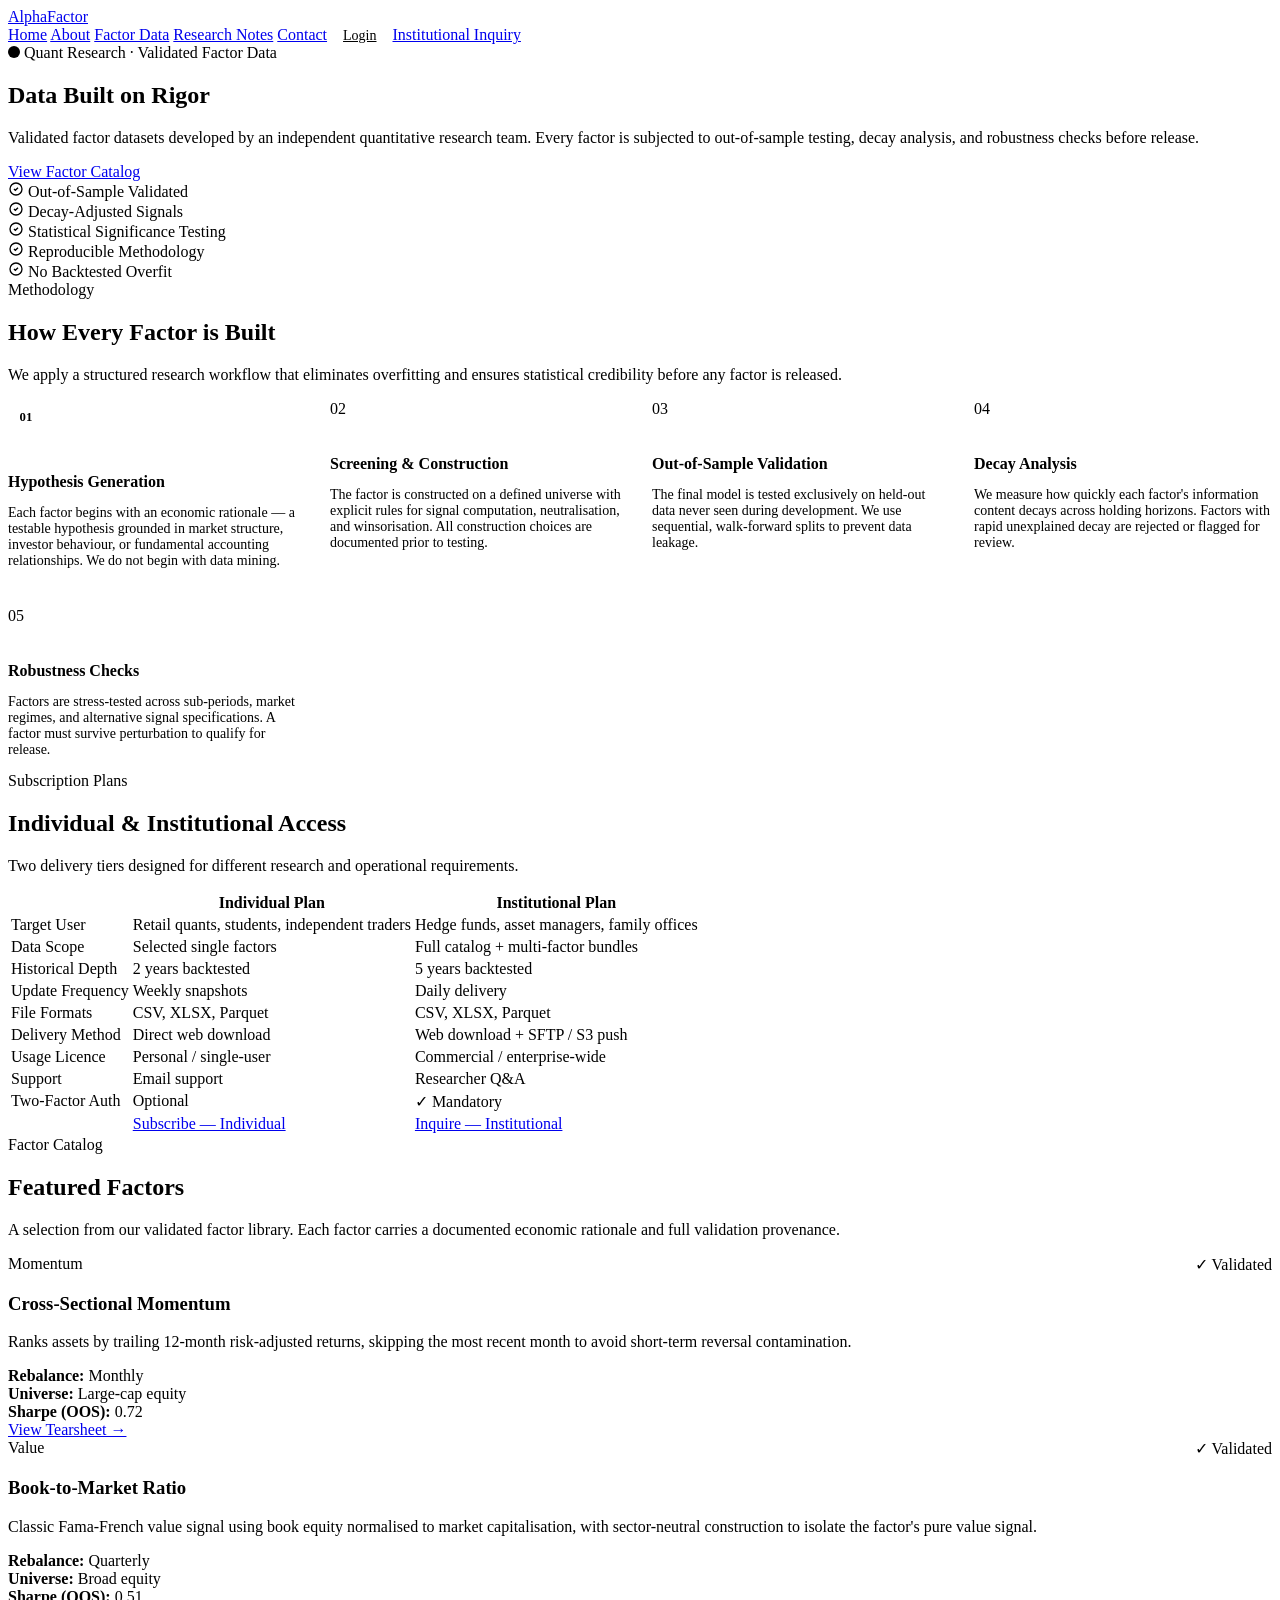
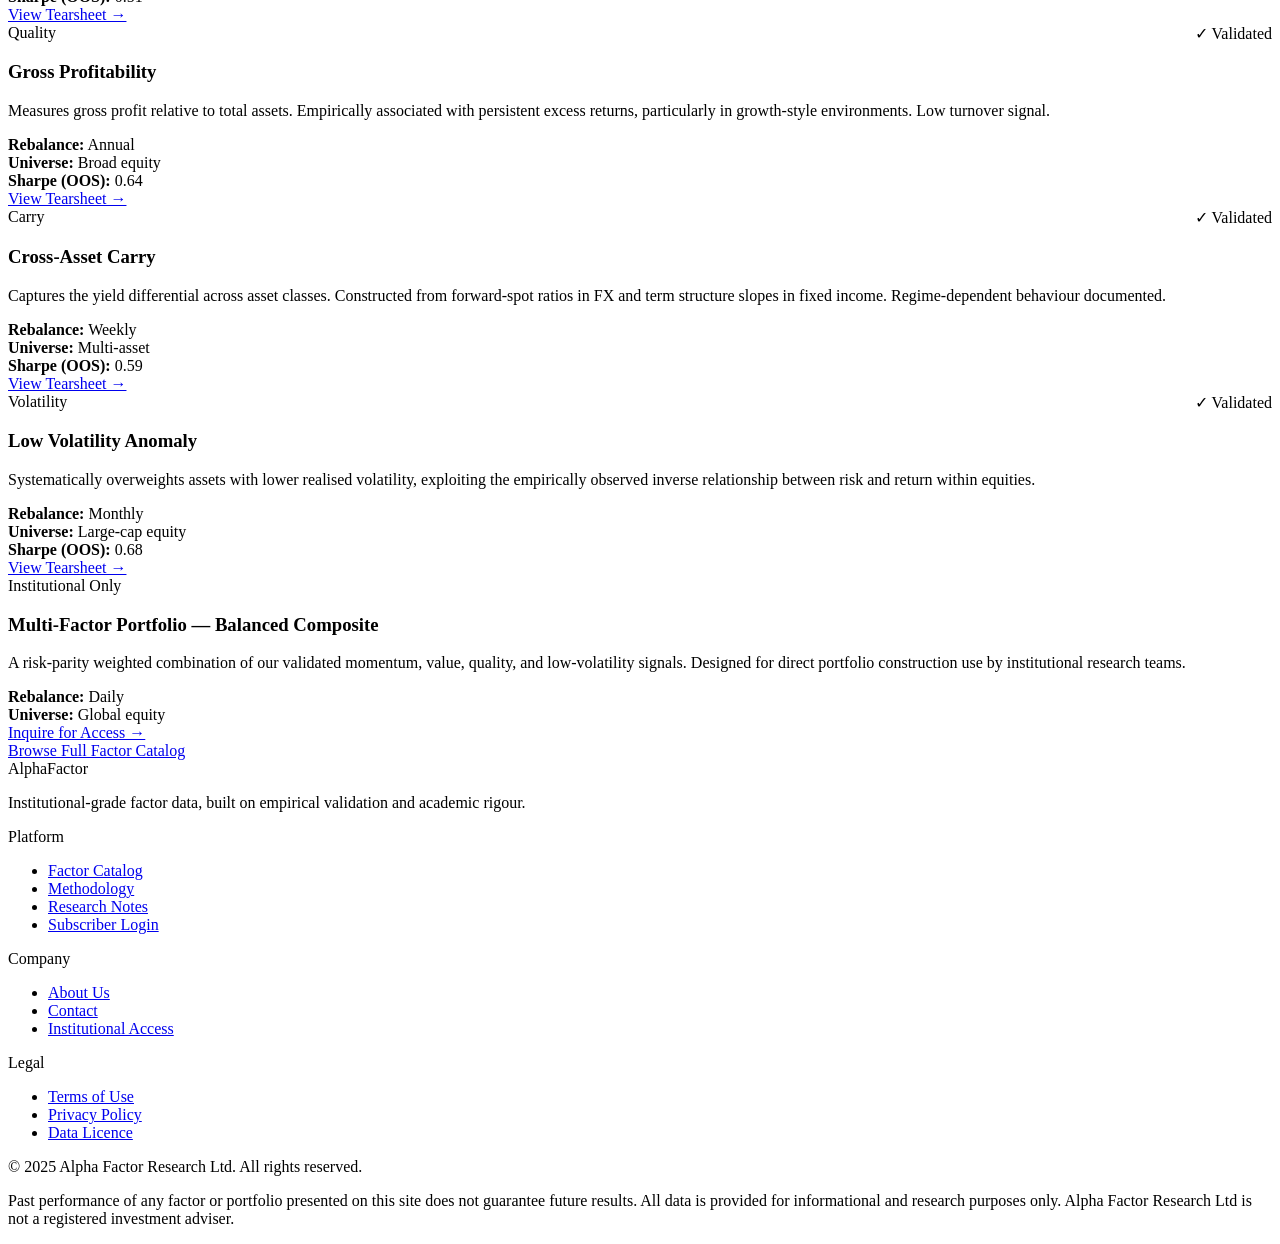
==== index.html @ 0dee440f "Add files via upload" ====
<!DOCTYPE html>
<html lang="en">
<head>
  <meta charset="UTF-8" />
  <meta name="viewport" content="width=device-width, initial-scale=1.0" />
  <title>Alpha Factor — Data Built on Rigor</title>
  <link rel="stylesheet" href="css/main.css" />
</head>
<body>

<!-- Navigation -->
<nav class="nav">
  <div class="container nav-inner">
    <a href="index.html" class="nav-logo">Alpha<span>Factor</span></a>
    <div class="nav-links">
      <a href="index.html" class="active">Home</a>
      <a href="pages/about.html">About</a>
      <a href="pages/catalog.html">Factor Data</a>
      <a href="pages/blog.html">Research Notes</a>
      <a href="pages/contact.html">Contact</a>
      <a href="pages/login.html" style="color:var(--text-muted);font-size:.875rem;padding:8px 12px;">Login</a>
      <a href="pages/contact.html" class="btn btn-primary btn-sm nav-cta">Institutional Inquiry</a>
    </div>
  </div>
</nav>

<!-- Hero -->
<section class="hero">
  <div class="container">
    <div class="hero-content">
      <div class="hero-eyebrow">
        <svg width="12" height="12" viewBox="0 0 12 12" fill="currentColor"><circle cx="6" cy="6" r="6"/></svg>
        Quant Research · Validated Factor Data
      </div>
      <h1>Data Built on Rigor</h1>
      <p>Validated factor datasets developed by an independent quantitative research team. Every factor is subjected to out-of-sample testing, decay analysis, and robustness checks before release.</p>
      <div class="hero-actions">
        <a href="pages/catalog.html" class="btn btn-primary btn-lg">View Factor Catalog</a>
        <a href="pages/contact.html" class="btn btn-secondary btn-lg" style="border-color:rgba(255,255,255,0.4);color:#fff;">Inquire for Institutional Access</a>
      </div>
    </div>
  </div>
</section>

<!-- Trust Strip -->
<div class="trust-strip">
  <div class="container trust-strip-inner">
    <div class="trust-item">
      <svg width="16" height="16" viewBox="0 0 24 24" fill="currentColor"><path d="M9 12l2 2 4-4m6 2a9 9 0 11-18 0 9 9 0 0118 0z" fill="none" stroke="currentColor" stroke-width="2"/></svg>
      Out-of-Sample Validated
    </div>
    <div class="trust-item">
      <svg width="16" height="16" viewBox="0 0 24 24" fill="none" stroke="currentColor" stroke-width="2"><path d="M9 12l2 2 4-4m6 2a9 9 0 11-18 0 9 9 0 0118 0z"/></svg>
      Decay-Adjusted Signals
    </div>
    <div class="trust-item">
      <svg width="16" height="16" viewBox="0 0 24 24" fill="none" stroke="currentColor" stroke-width="2"><path d="M9 12l2 2 4-4m6 2a9 9 0 11-18 0 9 9 0 0118 0z"/></svg>
      Statistical Significance Testing
    </div>
    <div class="trust-item">
      <svg width="16" height="16" viewBox="0 0 24 24" fill="none" stroke="currentColor" stroke-width="2"><path d="M9 12l2 2 4-4m6 2a9 9 0 11-18 0 9 9 0 0118 0z"/></svg>
      Reproducible Methodology
    </div>
    <div class="trust-item">
      <svg width="16" height="16" viewBox="0 0 24 24" fill="none" stroke="currentColor" stroke-width="2"><path d="M9 12l2 2 4-4m6 2a9 9 0 11-18 0 9 9 0 0118 0z"/></svg>
      No Backtested Overfit
    </div>
  </div>
</div>

<!-- Research Workflow -->
<section class="section" style="background:var(--white);">
  <div class="container">
    <div class="section-header">
      <div class="section-label">Methodology</div>
      <h2 class="section-title">How Every Factor is Built</h2>
      <p class="section-subtitle">We apply a structured research workflow that eliminates overfitting and ensures statistical credibility before any factor is released.</p>
    </div>
    <div style="display:grid;grid-template-columns:repeat(auto-fit,minmax(280px,1fr));gap:24px;">
      <div class="card-flat" style="display:flex;flex-direction:column;gap:16px;">
        <div class="step-num" style="width:36px;height:36px;background:var(--blue);color:var(--white);border-radius:50%;display:flex;align-items:center;justify-content:center;font-size:.8rem;font-weight:700;">01</div>
        <div>
          <h4 style="margin-bottom:6px;">Hypothesis Generation</h4>
          <p style="font-size:.875rem;">Each factor begins with an economic rationale — a testable hypothesis grounded in market structure, investor behaviour, or fundamental accounting relationships. We do not begin with data mining.</p>
        </div>
      </div>
      <div class="card-flat" style="display:flex;flex-direction:column;gap:16px;">
        <div class="step-num" style="background:var(--blue);">02</div>
        <div>
          <h4 style="margin-bottom:6px;">Screening & Construction</h4>
          <p style="font-size:.875rem;">The factor is constructed on a defined universe with explicit rules for signal computation, neutralisation, and winsorisation. All construction choices are documented prior to testing.</p>
        </div>
      </div>
      <div class="card-flat" style="display:flex;flex-direction:column;gap:16px;">
        <div class="step-num" style="background:var(--blue);">03</div>
        <div>
          <h4 style="margin-bottom:6px;">Out-of-Sample Validation</h4>
          <p style="font-size:.875rem;">The final model is tested exclusively on held-out data never seen during development. We use sequential, walk-forward splits to prevent data leakage.</p>
        </div>
      </div>
      <div class="card-flat" style="display:flex;flex-direction:column;gap:16px;">
        <div class="step-num" style="background:var(--blue);">04</div>
        <div>
          <h4 style="margin-bottom:6px;">Decay Analysis</h4>
          <p style="font-size:.875rem;">We measure how quickly each factor's information content decays across holding horizons. Factors with rapid unexplained decay are rejected or flagged for review.</p>
        </div>
      </div>
      <div class="card-flat" style="display:flex;flex-direction:column;gap:16px;">
        <div class="step-num" style="background:var(--blue);">05</div>
        <div>
          <h4 style="margin-bottom:6px;">Robustness Checks</h4>
          <p style="font-size:.875rem;">Factors are stress-tested across sub-periods, market regimes, and alternative signal specifications. A factor must survive perturbation to qualify for release.</p>
        </div>
      </div>
    </div>
  </div>
</section>

<!-- Tier Comparison -->
<section class="section">
  <div class="container">
    <div class="section-header">
      <div class="section-label">Subscription Plans</div>
      <h2 class="section-title">Individual & Institutional Access</h2>
      <p class="section-subtitle">Two delivery tiers designed for different research and operational requirements.</p>
    </div>
    <div class="scroll-x">
      <table class="tier-table">
        <thead>
          <tr>
            <th></th>
            <th>Individual Plan</th>
            <th class="institutional">Institutional Plan</th>
          </tr>
        </thead>
        <tbody>
          <tr><td>Target User</td><td>Retail quants, students, independent traders</td><td>Hedge funds, asset managers, family offices</td></tr>
          <tr><td>Data Scope</td><td>Selected single factors</td><td>Full catalog + multi-factor bundles</td></tr>
          <tr><td>Historical Depth</td><td>2 years backtested</td><td>5 years backtested</td></tr>
          <tr><td>Update Frequency</td><td>Weekly snapshots</td><td>Daily delivery</td></tr>
          <tr><td>File Formats</td><td>CSV, XLSX, Parquet</td><td>CSV, XLSX, Parquet</td></tr>
          <tr><td>Delivery Method</td><td>Direct web download</td><td>Web download + SFTP / S3 push</td></tr>
          <tr><td>Usage Licence</td><td>Personal / single-user</td><td>Commercial / enterprise-wide</td></tr>
          <tr><td>Support</td><td>Email support</td><td>Researcher Q&amp;A</td></tr>
          <tr><td>Two-Factor Auth</td><td class="dash">Optional</td><td><span class="check">✓ Mandatory</span></td></tr>
          <tr>
            <td></td>
            <td><a href="pages/contact.html" class="btn btn-secondary btn-sm">Subscribe — Individual</a></td>
            <td><a href="pages/contact.html" class="btn btn-primary btn-sm">Inquire — Institutional</a></td>
          </tr>
        </tbody>
      </table>
    </div>
  </div>
</section>

<!-- Featured Factors -->
<section class="section" style="background:var(--white);">
  <div class="container">
    <div class="section-header">
      <div class="section-label">Factor Catalog</div>
      <h2 class="section-title">Featured Factors</h2>
      <p class="section-subtitle">A selection from our validated factor library. Each factor carries a documented economic rationale and full validation provenance.</p>
    </div>
    <div class="grid-3">

      <div class="factor-card">
        <div style="display:flex;justify-content:space-between;align-items:flex-start;">
          <span class="factor-tag momentum">Momentum</span>
          <span class="validated-badge">✓ Validated</span>
        </div>
        <h3>Cross-Sectional Momentum</h3>
        <p>Ranks assets by trailing 12-month risk-adjusted returns, skipping the most recent month to avoid short-term reversal contamination.</p>
        <div class="factor-meta">
          <div class="factor-meta-item"><strong>Rebalance:</strong> Monthly</div>
          <div class="factor-meta-item"><strong>Universe:</strong> Large-cap equity</div>
          <div class="factor-meta-item"><strong>Sharpe (OOS):</strong> 0.72</div>
        </div>
        <a href="pages/factor-detail.html?factor=momentum" class="btn btn-ghost btn-sm">View Tearsheet →</a>
      </div>

      <div class="factor-card">
        <div style="display:flex;justify-content:space-between;align-items:flex-start;">
          <span class="factor-tag value">Value</span>
          <span class="validated-badge">✓ Validated</span>
        </div>
        <h3>Book-to-Market Ratio</h3>
        <p>Classic Fama-French value signal using book equity normalised to market capitalisation, with sector-neutral construction to isolate the factor's pure value signal.</p>
        <div class="factor-meta">
          <div class="factor-meta-item"><strong>Rebalance:</strong> Quarterly</div>
          <div class="factor-meta-item"><strong>Universe:</strong> Broad equity</div>
          <div class="factor-meta-item"><strong>Sharpe (OOS):</strong> 0.51</div>
        </div>
        <a href="pages/factor-detail.html?factor=value" class="btn btn-ghost btn-sm">View Tearsheet →</a>
      </div>

      <div class="factor-card">
        <div style="display:flex;justify-content:space-between;align-items:flex-start;">
          <span class="factor-tag quality">Quality</span>
          <span class="validated-badge">✓ Validated</span>
        </div>
        <h3>Gross Profitability</h3>
        <p>Measures gross profit relative to total assets. Empirically associated with persistent excess returns, particularly in growth-style environments. Low turnover signal.</p>
        <div class="factor-meta">
          <div class="factor-meta-item"><strong>Rebalance:</strong> Annual</div>
          <div class="factor-meta-item"><strong>Universe:</strong> Broad equity</div>
          <div class="factor-meta-item"><strong>Sharpe (OOS):</strong> 0.64</div>
        </div>
        <a href="pages/factor-detail.html?factor=quality" class="btn btn-ghost btn-sm">View Tearsheet →</a>
      </div>

      <div class="factor-card">
        <div style="display:flex;justify-content:space-between;align-items:flex-start;">
          <span class="factor-tag carry">Carry</span>
          <span class="validated-badge">✓ Validated</span>
        </div>
        <h3>Cross-Asset Carry</h3>
        <p>Captures the yield differential across asset classes. Constructed from forward-spot ratios in FX and term structure slopes in fixed income. Regime-dependent behaviour documented.</p>
        <div class="factor-meta">
          <div class="factor-meta-item"><strong>Rebalance:</strong> Weekly</div>
          <div class="factor-meta-item"><strong>Universe:</strong> Multi-asset</div>
          <div class="factor-meta-item"><strong>Sharpe (OOS):</strong> 0.59</div>
        </div>
        <a href="pages/factor-detail.html?factor=carry" class="btn btn-ghost btn-sm">View Tearsheet →</a>
      </div>

      <div class="factor-card">
        <div style="display:flex;justify-content:space-between;align-items:flex-start;">
          <span class="factor-tag volatility">Volatility</span>
          <span class="validated-badge">✓ Validated</span>
        </div>
        <h3>Low Volatility Anomaly</h3>
        <p>Systematically overweights assets with lower realised volatility, exploiting the empirically observed inverse relationship between risk and return within equities.</p>
        <div class="factor-meta">
          <div class="factor-meta-item"><strong>Rebalance:</strong> Monthly</div>
          <div class="factor-meta-item"><strong>Universe:</strong> Large-cap equity</div>
          <div class="factor-meta-item"><strong>Sharpe (OOS):</strong> 0.68</div>
        </div>
        <a href="pages/factor-detail.html?factor=volatility" class="btn btn-ghost btn-sm">View Tearsheet →</a>
      </div>

      <div class="factor-card" style="border:1.5px solid var(--blue);background:var(--blue-pale);">
        <div style="display:flex;justify-content:space-between;align-items:flex-start;">
          <span class="factor-tag institutional">Institutional Only</span>
        </div>
        <h3>Multi-Factor Portfolio — Balanced Composite</h3>
        <p>A risk-parity weighted combination of our validated momentum, value, quality, and low-volatility signals. Designed for direct portfolio construction use by institutional research teams.</p>
        <div class="factor-meta">
          <div class="factor-meta-item"><strong>Rebalance:</strong> Daily</div>
          <div class="factor-meta-item"><strong>Universe:</strong> Global equity</div>
        </div>
        <a href="pages/contact.html" class="btn btn-primary btn-sm">Inquire for Access →</a>
      </div>

    </div>
    <div class="mt-8 text-center">
      <a href="pages/catalog.html" class="btn btn-secondary">Browse Full Factor Catalog</a>
    </div>
  </div>
</section>

<!-- Footer -->
<footer class="footer">
  <div class="container">
    <div class="footer-top">
      <div>
        <div class="footer-brand">Alpha<span>Factor</span></div>
        <p class="footer-desc">Institutional-grade factor data, built on empirical validation and academic rigour.</p>
      </div>
      <div>
        <div class="footer-heading">Platform</div>
        <ul class="footer-links">
          <li><a href="pages/catalog.html">Factor Catalog</a></li>
          <li><a href="pages/about.html">Methodology</a></li>
          <li><a href="pages/blog.html">Research Notes</a></li>
          <li><a href="pages/login.html">Subscriber Login</a></li>
        </ul>
      </div>
      <div>
        <div class="footer-heading">Company</div>
        <ul class="footer-links">
          <li><a href="pages/about.html">About Us</a></li>
          <li><a href="pages/contact.html">Contact</a></li>
          <li><a href="pages/contact.html">Institutional Access</a></li>
        </ul>
      </div>
      <div>
        <div class="footer-heading">Legal</div>
        <ul class="footer-links">
          <li><a href="#">Terms of Use</a></li>
          <li><a href="#">Privacy Policy</a></li>
          <li><a href="#">Data Licence</a></li>
        </ul>
      </div>
    </div>
    <div class="footer-bottom">
      <span class="footer-legal">© 2025 Alpha Factor Research Ltd. All rights reserved.</span>
    </div>
    <p class="footer-disclaimer">Past performance of any factor or portfolio presented on this site does not guarantee future results. All data is provided for informational and research purposes only. Alpha Factor Research Ltd is not a registered investment adviser.</p>
  </div>
</footer>

<script src="js/main.js"></script>
</body>
</html>
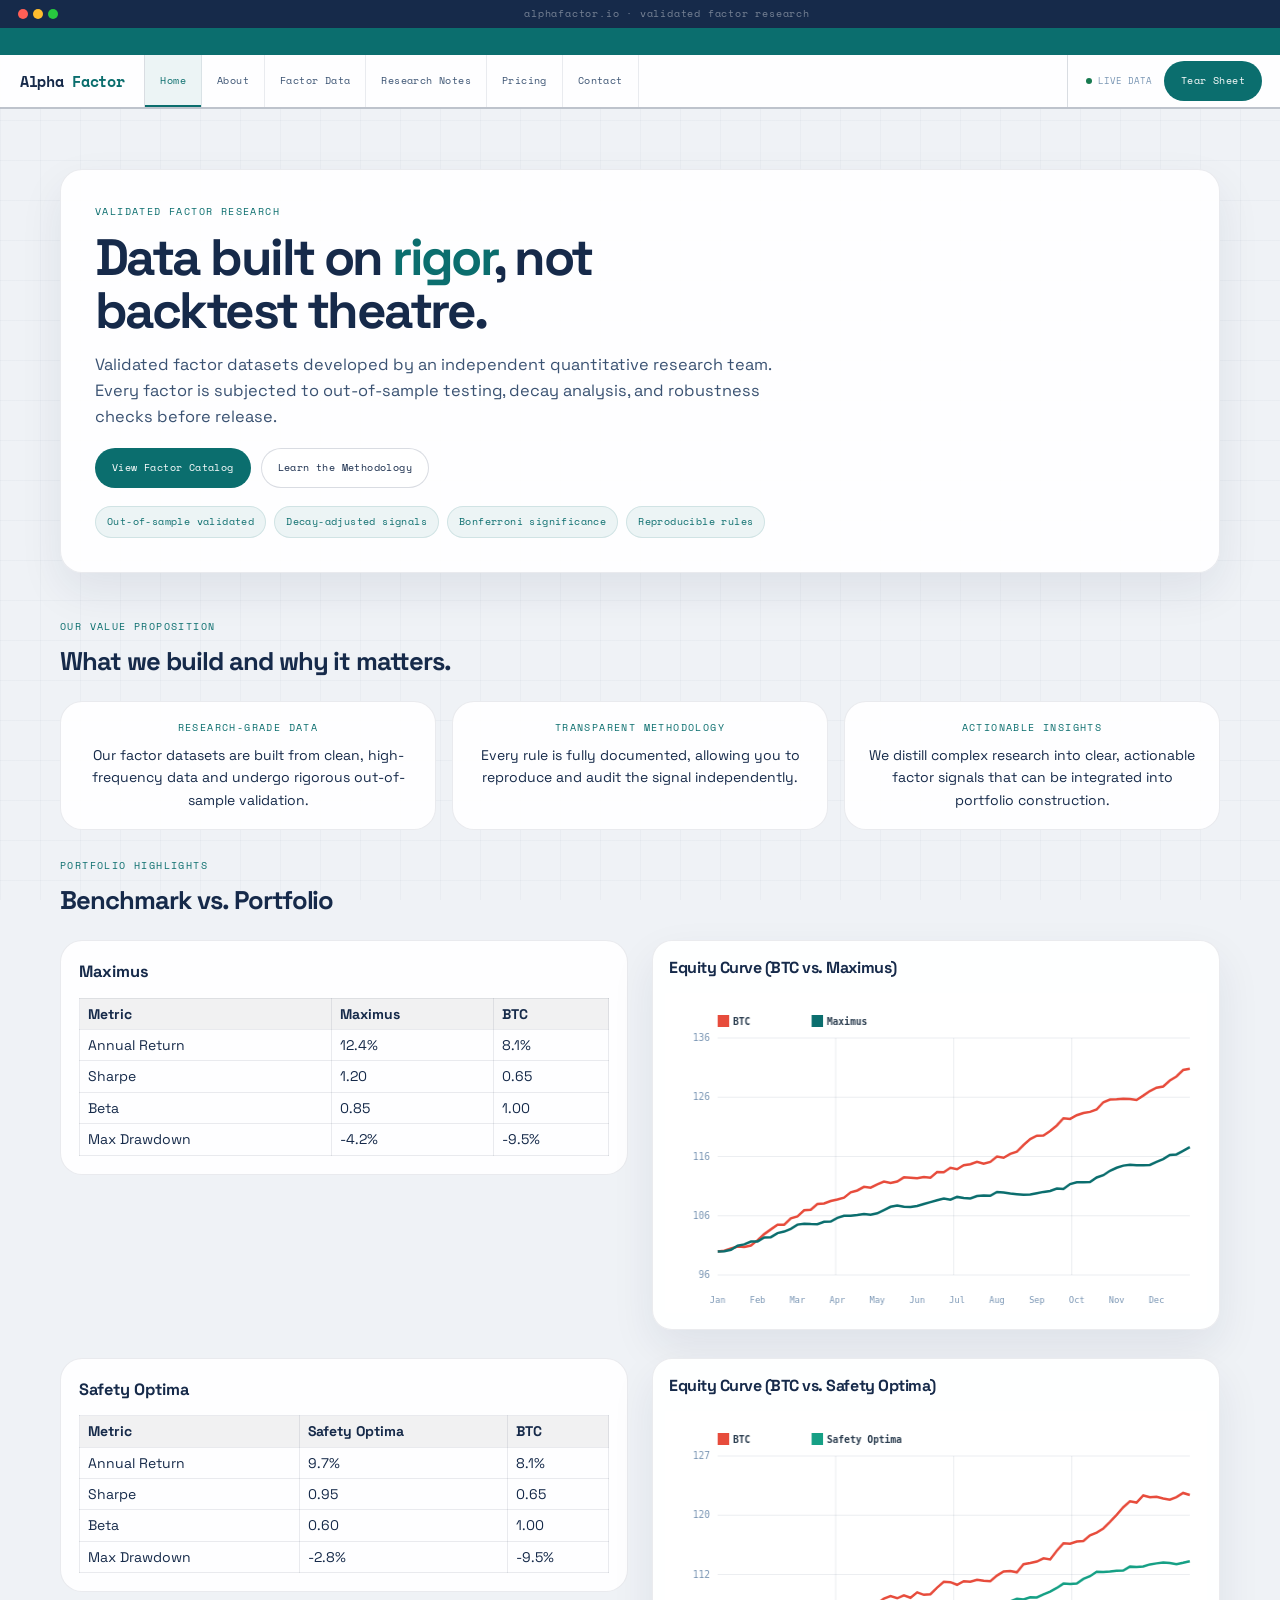
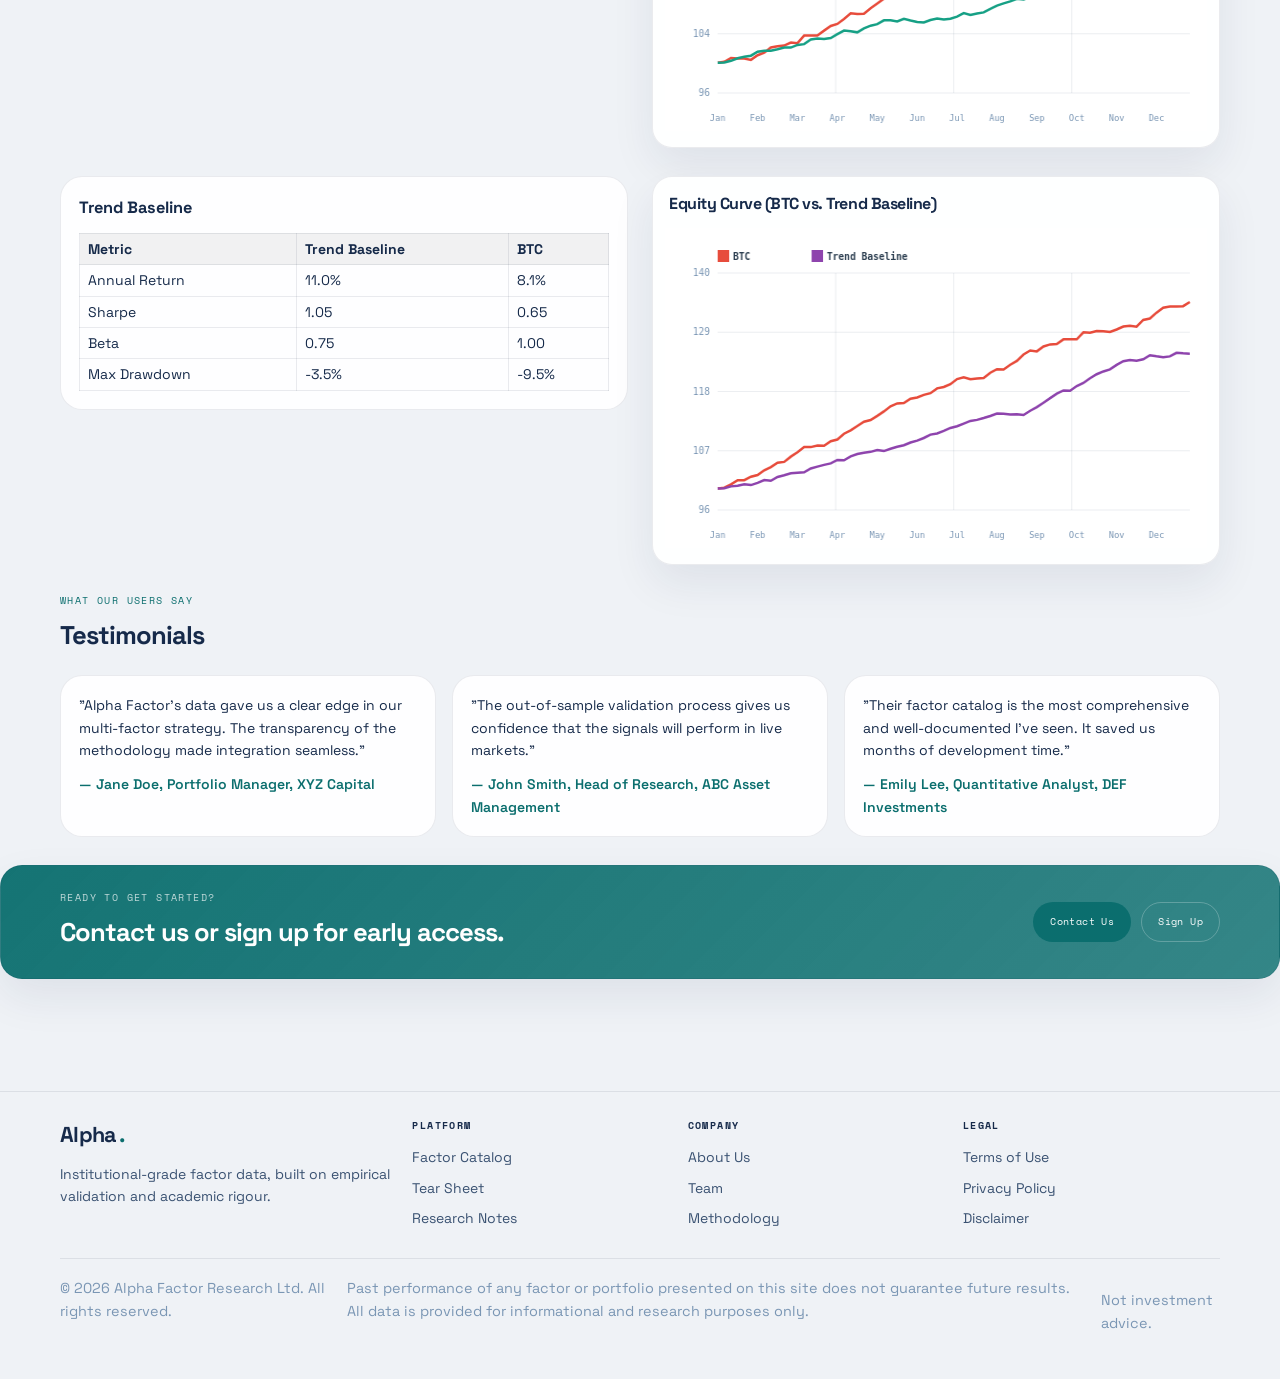
==== commit d9f1baf2: "fix pages, css, and js" ====
--- a/index.html
+++ b/index.html
@@ -1,305 +1,320 @@
 <!DOCTYPE html>
 <html lang="en">
-<head>
-  <meta charset="UTF-8" />
-  <meta name="viewport" content="width=device-width, initial-scale=1.0" />
-  <title>Alpha Factor — Data Built on Rigor</title>
-  <link rel="stylesheet" href="css/main.css" />
-</head>
-<body>
-
-<!-- Navigation -->
-<nav class="nav">
-  <div class="container nav-inner">
-    <a href="index.html" class="nav-logo">Alpha<span>Factor</span></a>
-    <div class="nav-links">
-      <a href="index.html" class="active">Home</a>
-      <a href="pages/about.html">About</a>
-      <a href="pages/catalog.html">Factor Data</a>
-      <a href="pages/blog.html">Research Notes</a>
-      <a href="pages/contact.html">Contact</a>
-      <a href="pages/login.html" style="color:var(--text-muted);font-size:.875rem;padding:8px 12px;">Login</a>
-      <a href="pages/contact.html" class="btn btn-primary btn-sm nav-cta">Institutional Inquiry</a>
+  <head>
+    <meta charset="UTF-8" />
+    <meta name="viewport" content="width=device-width, initial-scale=1.0" />
+    <title>Alpha Factor - Data Built on Rigor</title>
+    <link rel="preconnect" href="https://fonts.googleapis.com">
+    <link rel="preconnect" href="https://fonts.gstatic.com" crossorigin>
+    <link href="https://fonts.googleapis.com/css2?family=Space+Grotesk:wght@300;400;500;600;700&family=Space+Mono:wght@400;700&display=swap" rel="stylesheet">
+    <link rel="stylesheet" href="css/main.css" />
+  </head>
+  <body>
+    <div class="site-shell">
+      <div class="chrome-bar">
+        <div class="chrome-dots">
+          <div class="cdot c-r"></div>
+          <div class="cdot c-y"></div>
+          <div class="cdot c-g"></div>
+        </div>
+        <div class="chrome-title">alphafactor.io · validated factor research</div>
+      </div>
+      <div class="ticker">
+        <div class="ticker-track">
+          <span>Bitcoin: +1.23%</span>
+          <span>Ethereum: -0.45%</span>
+          <span>SP500: +0.78%</span>
+          <span>Gold: +0.12%</span>
+          <span>US Treasury 10Y: -0.05%</span>
+        </div>
+      </div>
+      <nav class="site-nav">
+        <a class="nav-brand" href="index.html">
+          <div class="nav-logo">Alpha <span>Factor</span>
+          </div>
+        </a>
+        <div class="nav-links">
+          <a href="index.html" class="active">Home</a>
+          <a href="pages/about.html">About</a>
+          <a href="pages/catalog.html">Factor Data</a>
+          <a href="pages/blog.html">Research Notes</a>
+          <a href="pages/pricing.html">Pricing</a>
+          <a href="pages/contact.html">Contact</a>
+        </div>
+        <div class="nav-right">
+          <div class="live-dot">
+            <span class="dot-pulse"></span>
+            <span>LIVE DATA</span>
+          </div>
+          <a class="nav-cta" href="pages/tear-sheet.html">Tear Sheet</a>
+        </div>
+      </nav>
+      <main>
+        <section class="hero">
+          <div class="container">
+            <div class="hero-panel">
+              <div class="hero-grid">
+                <div>
+                  <div class="eyebrow">Validated Factor Research</div>
+                  <h1>Data built on <em>rigor</em>, not backtest theatre. </h1>
+                  <p class="lead">Validated factor datasets developed by an independent quantitative research team. Every factor is subjected to out-of-sample testing, decay analysis, and robustness checks before release.</p>
+                  <div class="btn-row">
+                    <a class="btn-primary" href="pages/catalog.html">View Factor Catalog</a>
+                    <a class="btn-outline" href="pages/about.html">Learn the Methodology</a>
+                  </div>
+                  <div class="factor-index" style="margin-top:18px;">
+                    <span class="chip">Out-of-sample validated</span>
+                    <span class="chip">Decay-adjusted signals</span>
+                    <span class="chip">Bonferroni significance</span>
+                    <span class="chip">Reproducible rules</span>
+                  </div>
+                </div>
+              </div>
+            </div>
+          </div>
+        </section>
+        <section class="value-prop">
+          <div class="container">
+            <div class="section-head">
+              <div>
+                <div class="eyebrow">Our Value Proposition</div>
+                <h2>What we build and why it matters.</h2>
+              </div>
+            </div>
+            <div class="grid-3">
+              <div class="value-card">
+                <div class="eyebrow">Research-Grade Data</div>
+                <p>Our factor datasets are built from clean, high-frequency data and undergo rigorous out-of-sample validation.</p>
+              </div>
+              <div class="value-card">
+                <div class="eyebrow">Transparent Methodology</div>
+                <p>Every rule is fully documented, allowing you to reproduce and audit the signal independently.</p>
+              </div>
+              <div class="value-card">
+                <div class="eyebrow">Actionable Insights</div>
+                <p>We distill complex research into clear, actionable factor signals that can be integrated into portfolio construction.</p>
+              </div>
+            </div>
+          </div>
+        </section>
+        <section class="portfolio-highlights">
+          <div class="container">
+            <div class="section-head">
+              <div>
+                <div class="eyebrow">Portfolio Highlights</div>
+                <h2>Benchmark vs. Portfolio</h2>
+              </div>
+            </div>
+            <div style="display:flex;flex-direction:column;gap:28px;">
+              <div class="highlight-row" style="display:grid;grid-template-columns:minmax(0,1fr) minmax(0,1fr);gap:24px;align-items:start;">
+                <div class="highlight-card">
+                  <h3>Maximus</h3>
+                  <table class="highlight-table">
+                    <thead>
+                      <tr>
+                        <th>Metric</th>
+                        <th>Maximus</th>
+                        <th>BTC</th>
+                      </tr>
+                    </thead>
+                    <tbody>
+                      <tr>
+                        <td>Annual Return</td>
+                        <td>12.4%</td>
+                        <td>8.1%</td>
+                      </tr>
+                      <tr>
+                        <td>Sharpe</td>
+                        <td>1.20</td>
+                        <td>0.65</td>
+                      </tr>
+                      <tr>
+                        <td>Beta</td>
+                        <td>0.85</td>
+                        <td>1.00</td>
+                      </tr>
+                      <tr>
+                        <td>Max Drawdown</td>
+                        <td>-4.2%</td>
+                        <td>-9.5%</td>
+                      </tr>
+                    </tbody>
+                  </table>
+                </div>
+                <div class="chart-card">
+                  <div class="chart-head">
+                    <h4>Equity Curve (BTC vs. Maximus)</h4>
+                  </div>
+                  <div class="chart-canvas-wrap">
+                    <canvas data-chart='{"type":"line","series":[{"name":"BTC","seed":201,"points":72,"start":100,"drift":0.35,"volatility":1.2,"lineColor":"#E74C3C"},{"name":"Maximus","seed":101,"points":72,"start":100,"drift":0.25,"volatility":0.85,"lineColor":"#0B6E6E"}]}'></canvas>
+                  </div>
+                </div>
+              </div>
+              <div class="highlight-row" style="display:grid;grid-template-columns:minmax(0,1fr) minmax(0,1fr);gap:24px;align-items:start;">
+                <div class="highlight-card">
+                  <h3>Safety Optima</h3>
+                  <table class="highlight-table">
+                    <thead>
+                      <tr>
+                        <th>Metric</th>
+                        <th>Safety Optima</th>
+                        <th>BTC</th>
+                      </tr>
+                    </thead>
+                    <tbody>
+                      <tr>
+                        <td>Annual Return</td>
+                        <td>9.7%</td>
+                        <td>8.1%</td>
+                      </tr>
+                      <tr>
+                        <td>Sharpe</td>
+                        <td>0.95</td>
+                        <td>0.65</td>
+                      </tr>
+                      <tr>
+                        <td>Beta</td>
+                        <td>0.60</td>
+                        <td>1.00</td>
+                      </tr>
+                      <tr>
+                        <td>Max Drawdown</td>
+                        <td>-2.8%</td>
+                        <td>-9.5%</td>
+                      </tr>
+                    </tbody>
+                  </table>
+                </div>
+                <div class="chart-card">
+                  <div class="chart-head">
+                    <h4>Equity Curve (BTC vs. Safety Optima)</h4>
+                  </div>
+                  <div class="chart-canvas-wrap">
+                    <canvas data-chart='{"type":"line","series":[{"name":"BTC","seed":202,"points":72,"start":100,"drift":0.35,"volatility":1.2,"lineColor":"#E74C3C"},{"name":"Safety Optima","seed":102,"points":72,"start":100,"drift":0.18,"volatility":0.7,"lineColor":"#16A085"}]}'></canvas>
+                  </div>
+                </div>
+              </div>
+              <div class="highlight-row" style="display:grid;grid-template-columns:minmax(0,1fr) minmax(0,1fr);gap:24px;align-items:start;">
+                <div class="highlight-card">
+                  <h3>Trend Baseline</h3>
+                  <table class="highlight-table">
+                    <thead>
+                      <tr>
+                        <th>Metric</th>
+                        <th>Trend Baseline</th>
+                        <th>BTC</th>
+                      </tr>
+                    </thead>
+                    <tbody>
+                      <tr>
+                        <td>Annual Return</td>
+                        <td>11.0%</td>
+                        <td>8.1%</td>
+                      </tr>
+                      <tr>
+                        <td>Sharpe</td>
+                        <td>1.05</td>
+                        <td>0.65</td>
+                      </tr>
+                      <tr>
+                        <td>Beta</td>
+                        <td>0.75</td>
+                        <td>1.00</td>
+                      </tr>
+                      <tr>
+                        <td>Max Drawdown</td>
+                        <td>-3.5%</td>
+                        <td>-9.5%</td>
+                      </tr>
+                    </tbody>
+                  </table>
+                </div>
+                <div class="chart-card">
+                  <div class="chart-head">
+                    <h4>Equity Curve (BTC vs. Trend Baseline)</h4>
+                  </div>
+                  <div class="chart-canvas-wrap">
+                    <canvas data-chart='{"type":"line","series":[{"name":"BTC","seed":203,"points":72,"start":100,"drift":0.35,"volatility":1.2,"lineColor":"#E74C3C"},{"name":"Trend Baseline","seed":103,"points":72,"start":100,"drift":0.22,"volatility":0.9,"lineColor":"#8E44AD"}]}'></canvas>
+                  </div>
+                </div>
+              </div>
+            </div>
+          </div>
+        </section>
+        <section class="testimonials">
+          <div class="container">
+            <div class="section-head">
+              <div>
+                <div class="eyebrow">What Our Users Say</div>
+                <h2>Testimonials</h2>
+              </div>
+            </div>
+            <div class="testimonial-grid">
+              <div class="testimonial-card">
+                <p>"Alpha Factor's data gave us a clear edge in our multi-factor strategy. The transparency of the methodology made integration seamless."</p>
+                <div class="testimonial-author">— Jane Doe, Portfolio Manager, XYZ Capital</div>
+              </div>
+              <div class="testimonial-card">
+                <p>"The out-of-sample validation process gives us confidence that the signals will perform in live markets."</p>
+                <div class="testimonial-author">— John Smith, Head of Research, ABC Asset Management</div>
+              </div>
+              <div class="testimonial-card">
+                <p>"Their factor catalog is the most comprehensive and well-documented I've seen. It saved us months of development time."</p>
+                <div class="testimonial-author">— Emily Lee, Quantitative Analyst, DEF Investments</div>
+              </div>
+            </div>
+          </div>
+        </section>
+        <section class="cta-band">
+          <div class="container">
+            <div class="section-head" style="margin-bottom:0;align-items:center;">
+              <div>
+                <div class="eyebrow" style="color:rgba(255,255,255,.72)">Ready to get started?</div>
+                <h2>Contact us or sign up for early access.</h2>
+              </div>
+              <div class="btn-row" style="margin-top:0;">
+                <a class="btn-primary" href="pages/contact.html">Contact Us</a>
+                <a class="btn-outline" href="https://signup.alphafactor.io">Sign Up</a>
+              </div>
+            </div>
+          </div>
+        </section>
+      </main>
+      <footer class="footer">
+        <div class="container">
+          <div class="footer-grid">
+            <div>
+              <div class="footer-title">Alpha <span>.</span>
+              </div>
+              <div class="footer-tag">Institutional-grade factor data, built on empirical validation and academic rigour.</div>
+            </div>
+            <div class="footer-col">
+              <h4>Platform</h4>
+              <a href="pages/catalog.html">Factor Catalog</a>
+              <a href="pages/tear-sheet.html">Tear Sheet</a>
+              <a href="pages/blog.html">Research Notes</a>
+            </div>
+            <div class="footer-col">
+              <h4>Company</h4>
+              <a href="pages/about.html">About Us</a>
+              <a href="pages/about.html#team">Team</a>
+              <a href="pages/about.html#methodology">Methodology</a>
+            </div>
+            <div class="footer-col">
+              <h4>Legal</h4>
+              <a href="#">Terms of Use</a>
+              <a href="#">Privacy Policy</a>
+              <a href="#">Disclaimer</a>
+            </div>
+          </div>
+          <div class="footer-bottom">
+            <div class="footer-copy">© 2026 Alpha Factor Research Ltd. All rights reserved.</div>
+            <div class="footer-disc">Past performance of any factor or portfolio presented on this site does not guarantee future results. All data is provided for informational and research purposes only.</div>
+            <div class="footer-notice">Not investment advice.</div>
+          </div>
+        </div>
+      </footer>
     </div>
-  </div>
-</nav>
-
-<!-- Hero -->
-<section class="hero">
-  <div class="container">
-    <div class="hero-content">
-      <div class="hero-eyebrow">
-        <svg width="12" height="12" viewBox="0 0 12 12" fill="currentColor"><circle cx="6" cy="6" r="6"/></svg>
-        Quant Research · Validated Factor Data
-      </div>
-      <h1>Data Built on Rigor</h1>
-      <p>Validated factor datasets developed by an independent quantitative research team. Every factor is subjected to out-of-sample testing, decay analysis, and robustness checks before release.</p>
-      <div class="hero-actions">
-        <a href="pages/catalog.html" class="btn btn-primary btn-lg">View Factor Catalog</a>
-        <a href="pages/contact.html" class="btn btn-secondary btn-lg" style="border-color:rgba(255,255,255,0.4);color:#fff;">Inquire for Institutional Access</a>
-      </div>
-    </div>
-  </div>
-</section>
-
-<!-- Trust Strip -->
-<div class="trust-strip">
-  <div class="container trust-strip-inner">
-    <div class="trust-item">
-      <svg width="16" height="16" viewBox="0 0 24 24" fill="currentColor"><path d="M9 12l2 2 4-4m6 2a9 9 0 11-18 0 9 9 0 0118 0z" fill="none" stroke="currentColor" stroke-width="2"/></svg>
-      Out-of-Sample Validated
-    </div>
-    <div class="trust-item">
-      <svg width="16" height="16" viewBox="0 0 24 24" fill="none" stroke="currentColor" stroke-width="2"><path d="M9 12l2 2 4-4m6 2a9 9 0 11-18 0 9 9 0 0118 0z"/></svg>
-      Decay-Adjusted Signals
-    </div>
-    <div class="trust-item">
-      <svg width="16" height="16" viewBox="0 0 24 24" fill="none" stroke="currentColor" stroke-width="2"><path d="M9 12l2 2 4-4m6 2a9 9 0 11-18 0 9 9 0 0118 0z"/></svg>
-      Statistical Significance Testing
-    </div>
-    <div class="trust-item">
-      <svg width="16" height="16" viewBox="0 0 24 24" fill="none" stroke="currentColor" stroke-width="2"><path d="M9 12l2 2 4-4m6 2a9 9 0 11-18 0 9 9 0 0118 0z"/></svg>
-      Reproducible Methodology
-    </div>
-    <div class="trust-item">
-      <svg width="16" height="16" viewBox="0 0 24 24" fill="none" stroke="currentColor" stroke-width="2"><path d="M9 12l2 2 4-4m6 2a9 9 0 11-18 0 9 9 0 0118 0z"/></svg>
-      No Backtested Overfit
-    </div>
-  </div>
-</div>
-
-<!-- Research Workflow -->
-<section class="section" style="background:var(--white);">
-  <div class="container">
-    <div class="section-header">
-      <div class="section-label">Methodology</div>
-      <h2 class="section-title">How Every Factor is Built</h2>
-      <p class="section-subtitle">We apply a structured research workflow that eliminates overfitting and ensures statistical credibility before any factor is released.</p>
-    </div>
-    <div style="display:grid;grid-template-columns:repeat(auto-fit,minmax(280px,1fr));gap:24px;">
-      <div class="card-flat" style="display:flex;flex-direction:column;gap:16px;">
-        <div class="step-num" style="width:36px;height:36px;background:var(--blue);color:var(--white);border-radius:50%;display:flex;align-items:center;justify-content:center;font-size:.8rem;font-weight:700;">01</div>
-        <div>
-          <h4 style="margin-bottom:6px;">Hypothesis Generation</h4>
-          <p style="font-size:.875rem;">Each factor begins with an economic rationale — a testable hypothesis grounded in market structure, investor behaviour, or fundamental accounting relationships. We do not begin with data mining.</p>
-        </div>
-      </div>
-      <div class="card-flat" style="display:flex;flex-direction:column;gap:16px;">
-        <div class="step-num" style="background:var(--blue);">02</div>
-        <div>
-          <h4 style="margin-bottom:6px;">Screening & Construction</h4>
-          <p style="font-size:.875rem;">The factor is constructed on a defined universe with explicit rules for signal computation, neutralisation, and winsorisation. All construction choices are documented prior to testing.</p>
-        </div>
-      </div>
-      <div class="card-flat" style="display:flex;flex-direction:column;gap:16px;">
-        <div class="step-num" style="background:var(--blue);">03</div>
-        <div>
-          <h4 style="margin-bottom:6px;">Out-of-Sample Validation</h4>
-          <p style="font-size:.875rem;">The final model is tested exclusively on held-out data never seen during development. We use sequential, walk-forward splits to prevent data leakage.</p>
-        </div>
-      </div>
-      <div class="card-flat" style="display:flex;flex-direction:column;gap:16px;">
-        <div class="step-num" style="background:var(--blue);">04</div>
-        <div>
-          <h4 style="margin-bottom:6px;">Decay Analysis</h4>
-          <p style="font-size:.875rem;">We measure how quickly each factor's information content decays across holding horizons. Factors with rapid unexplained decay are rejected or flagged for review.</p>
-        </div>
-      </div>
-      <div class="card-flat" style="display:flex;flex-direction:column;gap:16px;">
-        <div class="step-num" style="background:var(--blue);">05</div>
-        <div>
-          <h4 style="margin-bottom:6px;">Robustness Checks</h4>
-          <p style="font-size:.875rem;">Factors are stress-tested across sub-periods, market regimes, and alternative signal specifications. A factor must survive perturbation to qualify for release.</p>
-        </div>
-      </div>
-    </div>
-  </div>
-</section>
-
-<!-- Tier Comparison -->
-<section class="section">
-  <div class="container">
-    <div class="section-header">
-      <div class="section-label">Subscription Plans</div>
-      <h2 class="section-title">Individual & Institutional Access</h2>
-      <p class="section-subtitle">Two delivery tiers designed for different research and operational requirements.</p>
-    </div>
-    <div class="scroll-x">
-      <table class="tier-table">
-        <thead>
-          <tr>
-            <th></th>
-            <th>Individual Plan</th>
-            <th class="institutional">Institutional Plan</th>
-          </tr>
-        </thead>
-        <tbody>
-          <tr><td>Target User</td><td>Retail quants, students, independent traders</td><td>Hedge funds, asset managers, family offices</td></tr>
-          <tr><td>Data Scope</td><td>Selected single factors</td><td>Full catalog + multi-factor bundles</td></tr>
-          <tr><td>Historical Depth</td><td>2 years backtested</td><td>5 years backtested</td></tr>
-          <tr><td>Update Frequency</td><td>Weekly snapshots</td><td>Daily delivery</td></tr>
-          <tr><td>File Formats</td><td>CSV, XLSX, Parquet</td><td>CSV, XLSX, Parquet</td></tr>
-          <tr><td>Delivery Method</td><td>Direct web download</td><td>Web download + SFTP / S3 push</td></tr>
-          <tr><td>Usage Licence</td><td>Personal / single-user</td><td>Commercial / enterprise-wide</td></tr>
-          <tr><td>Support</td><td>Email support</td><td>Researcher Q&amp;A</td></tr>
-          <tr><td>Two-Factor Auth</td><td class="dash">Optional</td><td><span class="check">✓ Mandatory</span></td></tr>
-          <tr>
-            <td></td>
-            <td><a href="pages/contact.html" class="btn btn-secondary btn-sm">Subscribe — Individual</a></td>
-            <td><a href="pages/contact.html" class="btn btn-primary btn-sm">Inquire — Institutional</a></td>
-          </tr>
-        </tbody>
-      </table>
-    </div>
-  </div>
-</section>
-
-<!-- Featured Factors -->
-<section class="section" style="background:var(--white);">
-  <div class="container">
-    <div class="section-header">
-      <div class="section-label">Factor Catalog</div>
-      <h2 class="section-title">Featured Factors</h2>
-      <p class="section-subtitle">A selection from our validated factor library. Each factor carries a documented economic rationale and full validation provenance.</p>
-    </div>
-    <div class="grid-3">
-
-      <div class="factor-card">
-        <div style="display:flex;justify-content:space-between;align-items:flex-start;">
-          <span class="factor-tag momentum">Momentum</span>
-          <span class="validated-badge">✓ Validated</span>
-        </div>
-        <h3>Cross-Sectional Momentum</h3>
-        <p>Ranks assets by trailing 12-month risk-adjusted returns, skipping the most recent month to avoid short-term reversal contamination.</p>
-        <div class="factor-meta">
-          <div class="factor-meta-item"><strong>Rebalance:</strong> Monthly</div>
-          <div class="factor-meta-item"><strong>Universe:</strong> Large-cap equity</div>
-          <div class="factor-meta-item"><strong>Sharpe (OOS):</strong> 0.72</div>
-        </div>
-        <a href="pages/factor-detail.html?factor=momentum" class="btn btn-ghost btn-sm">View Tearsheet →</a>
-      </div>
-
-      <div class="factor-card">
-        <div style="display:flex;justify-content:space-between;align-items:flex-start;">
-          <span class="factor-tag value">Value</span>
-          <span class="validated-badge">✓ Validated</span>
-        </div>
-        <h3>Book-to-Market Ratio</h3>
-        <p>Classic Fama-French value signal using book equity normalised to market capitalisation, with sector-neutral construction to isolate the factor's pure value signal.</p>
-        <div class="factor-meta">
-          <div class="factor-meta-item"><strong>Rebalance:</strong> Quarterly</div>
-          <div class="factor-meta-item"><strong>Universe:</strong> Broad equity</div>
-          <div class="factor-meta-item"><strong>Sharpe (OOS):</strong> 0.51</div>
-        </div>
-        <a href="pages/factor-detail.html?factor=value" class="btn btn-ghost btn-sm">View Tearsheet →</a>
-      </div>
-
-      <div class="factor-card">
-        <div style="display:flex;justify-content:space-between;align-items:flex-start;">
-          <span class="factor-tag quality">Quality</span>
-          <span class="validated-badge">✓ Validated</span>
-        </div>
-        <h3>Gross Profitability</h3>
-        <p>Measures gross profit relative to total assets. Empirically associated with persistent excess returns, particularly in growth-style environments. Low turnover signal.</p>
-        <div class="factor-meta">
-          <div class="factor-meta-item"><strong>Rebalance:</strong> Annual</div>
-          <div class="factor-meta-item"><strong>Universe:</strong> Broad equity</div>
-          <div class="factor-meta-item"><strong>Sharpe (OOS):</strong> 0.64</div>
-        </div>
-        <a href="pages/factor-detail.html?factor=quality" class="btn btn-ghost btn-sm">View Tearsheet →</a>
-      </div>
-
-      <div class="factor-card">
-        <div style="display:flex;justify-content:space-between;align-items:flex-start;">
-          <span class="factor-tag carry">Carry</span>
-          <span class="validated-badge">✓ Validated</span>
-        </div>
-        <h3>Cross-Asset Carry</h3>
-        <p>Captures the yield differential across asset classes. Constructed from forward-spot ratios in FX and term structure slopes in fixed income. Regime-dependent behaviour documented.</p>
-        <div class="factor-meta">
-          <div class="factor-meta-item"><strong>Rebalance:</strong> Weekly</div>
-          <div class="factor-meta-item"><strong>Universe:</strong> Multi-asset</div>
-          <div class="factor-meta-item"><strong>Sharpe (OOS):</strong> 0.59</div>
-        </div>
-        <a href="pages/factor-detail.html?factor=carry" class="btn btn-ghost btn-sm">View Tearsheet →</a>
-      </div>
-
-      <div class="factor-card">
-        <div style="display:flex;justify-content:space-between;align-items:flex-start;">
-          <span class="factor-tag volatility">Volatility</span>
-          <span class="validated-badge">✓ Validated</span>
-        </div>
-        <h3>Low Volatility Anomaly</h3>
-        <p>Systematically overweights assets with lower realised volatility, exploiting the empirically observed inverse relationship between risk and return within equities.</p>
-        <div class="factor-meta">
-          <div class="factor-meta-item"><strong>Rebalance:</strong> Monthly</div>
-          <div class="factor-meta-item"><strong>Universe:</strong> Large-cap equity</div>
-          <div class="factor-meta-item"><strong>Sharpe (OOS):</strong> 0.68</div>
-        </div>
-        <a href="pages/factor-detail.html?factor=volatility" class="btn btn-ghost btn-sm">View Tearsheet →</a>
-      </div>
-
-      <div class="factor-card" style="border:1.5px solid var(--blue);background:var(--blue-pale);">
-        <div style="display:flex;justify-content:space-between;align-items:flex-start;">
-          <span class="factor-tag institutional">Institutional Only</span>
-        </div>
-        <h3>Multi-Factor Portfolio — Balanced Composite</h3>
-        <p>A risk-parity weighted combination of our validated momentum, value, quality, and low-volatility signals. Designed for direct portfolio construction use by institutional research teams.</p>
-        <div class="factor-meta">
-          <div class="factor-meta-item"><strong>Rebalance:</strong> Daily</div>
-          <div class="factor-meta-item"><strong>Universe:</strong> Global equity</div>
-        </div>
-        <a href="pages/contact.html" class="btn btn-primary btn-sm">Inquire for Access →</a>
-      </div>
-
-    </div>
-    <div class="mt-8 text-center">
-      <a href="pages/catalog.html" class="btn btn-secondary">Browse Full Factor Catalog</a>
-    </div>
-  </div>
-</section>
-
-<!-- Footer -->
-<footer class="footer">
-  <div class="container">
-    <div class="footer-top">
-      <div>
-        <div class="footer-brand">Alpha<span>Factor</span></div>
-        <p class="footer-desc">Institutional-grade factor data, built on empirical validation and academic rigour.</p>
-      </div>
-      <div>
-        <div class="footer-heading">Platform</div>
-        <ul class="footer-links">
-          <li><a href="pages/catalog.html">Factor Catalog</a></li>
-          <li><a href="pages/about.html">Methodology</a></li>
-          <li><a href="pages/blog.html">Research Notes</a></li>
-          <li><a href="pages/login.html">Subscriber Login</a></li>
-        </ul>
-      </div>
-      <div>
-        <div class="footer-heading">Company</div>
-        <ul class="footer-links">
-          <li><a href="pages/about.html">About Us</a></li>
-          <li><a href="pages/contact.html">Contact</a></li>
-          <li><a href="pages/contact.html">Institutional Access</a></li>
-        </ul>
-      </div>
-      <div>
-        <div class="footer-heading">Legal</div>
-        <ul class="footer-links">
-          <li><a href="#">Terms of Use</a></li>
-          <li><a href="#">Privacy Policy</a></li>
-          <li><a href="#">Data Licence</a></li>
-        </ul>
-      </div>
-    </div>
-    <div class="footer-bottom">
-      <span class="footer-legal">© 2025 Alpha Factor Research Ltd. All rights reserved.</span>
-    </div>
-    <p class="footer-disclaimer">Past performance of any factor or portfolio presented on this site does not guarantee future results. All data is provided for informational and research purposes only. Alpha Factor Research Ltd is not a registered investment adviser.</p>
-  </div>
-</footer>
-
-<script src="js/main.js"></script>
-</body>
-</html>
+    <script src="js/main.js"></script>
+  </body>
+</html>
--- a/css/main.css
+++ b/css/main.css
@@ -0,0 +1,137 @@
+:root{
+  --bg:#EFF2F6;--panel:#FFFFFF;--panel2:#F5F7FA;--border:rgba(22,42,74,.09);--border2:rgba(22,42,74,.16);--border3:rgba(22,42,74,.28);
+  --text:#162A4A;--text2:#3A5272;--text3:#7A96B4;--accent:#0B6E6E;--green:#177A50;--red:#BE3232;--shadow:0 18px 44px rgba(22,42,74,.08);--radius:22px;
+}
+*{box-sizing:border-box;margin:0;padding:0}html{scroll-behavior:smooth}body{font-family:'Space Grotesk',sans-serif;background:var(--bg);color:var(--text);font-size:14px;line-height:1.6;-webkit-font-smoothing:antialiased}body::before{content:'';position:fixed;inset:0;pointer-events:none;background-image:linear-gradient(rgba(22,42,74,.028) 1px,transparent 1px),linear-gradient(90deg,rgba(22,42,74,.028) 1px,transparent 1px);background-size:40px 40px}a{color:inherit;text-decoration:none}img,svg,canvas{display:block;max-width:100%}
+.site-shell{position:relative;z-index:1}.chrome-bar{background:var(--text);height:28px;display:flex;align-items:center;padding:0 18px;gap:14px}.chrome-dots{display:flex;gap:5px}.cdot{width:10px;height:10px;border-radius:50%}.c-r{background:#FF5F56}.c-y{background:#FFBD2E}.c-g{background:#27C93F}.chrome-title{flex:1;text-align:center;font-family:'Space Mono',monospace;font-size:10px;color:rgba(255,255,255,.42);letter-spacing:.08em;white-space:nowrap;overflow:hidden;text-overflow:ellipsis}
+.site-nav{position:sticky;top:0;z-index:80;display:flex;flex-wrap:wrap;align-items:stretch;min-height:52px;background:rgba(255,255,255,.92);backdrop-filter:blur(12px);border-bottom:2px solid var(--border3)}.nav-brand{display:flex;align-items:center;padding:0 20px;border-right:1px solid var(--border2);white-space:nowrap}.nav-logo{font-family:'Space Mono',monospace;font-size:15px;font-weight:700;letter-spacing:-.3px}.nav-logo span{color:var(--accent)}.nav-links{display:flex;flex:1 1 auto;flex-wrap:wrap}.nav-links a{display:flex;align-items:center;min-height:52px;padding:0 15px;border-right:1px solid var(--border);font-family:'Space Mono',monospace;font-size:10px;letter-spacing:.04em;color:var(--text2);white-space:nowrap}.nav-links a.active,.nav-links a:hover{color:var(--accent);background:rgba(11,110,110,.07)}.nav-links a.active{box-shadow:inset 0 -2px 0 var(--accent)}.nav-right{display:flex;align-items:center;gap:12px;margin-left:auto;padding:0 18px;border-left:1px solid var(--border2)}.live-dot{display:flex;align-items:center;gap:6px;font-family:'Space Mono',monospace;font-size:9px;color:var(--text3);white-space:nowrap}.dot-pulse{width:6px;height:6px;border-radius:50%;background:var(--green);animation:pulse 2.2s ease-in-out infinite}@keyframes pulse{0%,100%{opacity:1}50%{opacity:.35}}
+.container{width:min(1160px,calc(100% - 48px));margin:0 auto}main{padding:24px 0 56px}section{margin:0 0 28px}.section-soft{background:rgba(255,255,255,.48);border-top:1px solid var(--border);border-bottom:1px solid var(--border);padding:28px 0}.hero{padding:36px 0 18px}.hero-panel,.card,.stat-card,.factor-card,.article-card,.note-card,.plan-card,.method-card,.timeline-card,.quote-card,.cta-band,.panel{background:rgba(255,255,255,.92);border:1px solid var(--border);border-radius:var(--radius);box-shadow:var(--shadow)}.hero-panel{padding:34px}.hero-grid{display:grid;grid-template-columns:1.3fr .7fr;gap:24px;align-items:start}.eyebrow{font-family:'Space Mono',monospace;font-size:10px;letter-spacing:.14em;text-transform:uppercase;color:var(--accent);margin-bottom:12px}.hero h1,.page-title{font-size:clamp(2.1rem,4vw,3.8rem);line-height:1.03;letter-spacing:-.05em;margin-bottom:14px}.hero h1 em,.page-title em,h2 em{font-style:normal;color:var(--accent)}.lead{max-width:68ch;color:var(--text2);font-size:1.02rem}.btn-row{display:flex;flex-wrap:wrap;gap:10px;margin-top:18px}.btn-primary,.btn-outline,.nav-cta,.factor-cta,.chip,.pill{display:inline-flex;align-items:center;justify-content:center;gap:8px;border-radius:999px;font-family:'Space Mono',monospace;font-size:10px;letter-spacing:.04em}.btn-primary,.nav-cta,.factor-cta{background:var(--accent);color:#fff;border:1px solid transparent;padding:11px 16px}.btn-outline{background:rgba(255,255,255,.62);color:var(--text);border:1px solid var(--border2);padding:11px 16px}.btn-outline:hover{background:rgba(11,110,110,.07)}
+.summary-grid{display:grid;grid-template-columns:repeat(4,minmax(0,1fr));gap:16px}.stat-card,.article-card,.note-card,.plan-card,.method-card,.timeline-card,.quote-card{padding:22px}.stat-num,.metric-value{font-family:'Space Mono',monospace;font-size:2rem;line-height:1;letter-spacing:-.05em}.acc{color:var(--accent)}.stat-lbl,.mini-label{margin-top:12px;font-weight:600}.stat-desc,.small,.muted,.meta,.article-meta,.plan-meta,.section-head p,.hero-panel p,.factor-copy p,.method-card p,.timeline-card p,.quote-card p{color:var(--text2)}.stat-desc,.small{margin-top:8px}
+.section-head,.page-head,.subhead{display:flex;justify-content:space-between;gap:18px;align-items:end;margin-bottom:18px}.section-head h2,.page-head h2,.subhead h2{font-size:clamp(1.45rem,2vw,2rem);line-height:1.1;letter-spacing:-.04em;margin-bottom:8px}
+.toolbar{display:grid;grid-template-columns:1.2fr .5fr .5fr;gap:12px}.toolbar input,.toolbar select{width:100%;height:44px;border-radius:14px;border:1px solid var(--border2);background:rgba(255,255,255,.95);padding:0 14px;color:var(--text);outline:none}.toolbar input:focus,.toolbar select:focus{border-color:rgba(11,110,110,.35);box-shadow:0 0 0 4px rgba(11,110,110,.08)}
+.chip-row,.pill-row,.factor-index,.factor-meta{display:flex;flex-wrap:wrap;gap:8px}.chip,.pill{background:rgba(11,110,110,.07);color:var(--accent);border:1px solid rgba(11,110,110,.12);padding:7px 11px}.panel{padding:24px}.card{padding:22px}
+.method-grid,.article-grid,.plan-grid,.note-grid,.two-col,.factor-grid{display:grid;gap:16px}.method-grid,.plan-grid,.note-grid,.article-grid,.two-col{grid-template-columns:repeat(2,minmax(0,1fr))}.factor-grid{grid-template-columns:1fr}.factor-card{padding:22px}.factor-top{display:grid;grid-template-columns:1.15fr .85fr;gap:20px;align-items:start}.factor-card h3,.article-card h3,.note-card h3,.plan-card h3,.method-card h3,.timeline-card h3,.quote-card h3{font-size:1.25rem;line-height:1.15;letter-spacing:-.03em;margin-bottom:10px}.badge{display:inline-flex;align-items:center;padding:6px 10px;border-radius:999px;font-family:'Space Mono',monospace;font-size:9px;letter-spacing:.06em;background:rgba(11,110,110,.07);color:var(--accent);border:1px solid rgba(11,110,110,.12);text-transform:uppercase}.badge.ok{background:rgba(23,122,80,.09);color:var(--green);border-color:rgba(23,122,80,.16)}.badge.warn{background:rgba(160,96,10,.09);color:#A0600A;border-color:rgba(160,96,10,.16)}.factor-copy p{max-width:62ch}.factor-meta{margin-top:12px;color:var(--text3);font-family:'Space Mono',monospace;font-size:10px}.factor-actions{margin-top:16px}.factor-stats{display:grid;grid-template-columns:repeat(2,minmax(0,1fr));gap:10px}.mini-stat{background:rgba(245,247,250,.95);border:1px solid var(--border);border-radius:18px;padding:14px}.mini-stat .value{font-family:'Space Mono',monospace;font-size:1.3rem}.mini-stat .label{margin-top:8px;color:var(--text2);font-size:.9rem}
+.factor-details{margin-top:18px;display:grid;gap:14px}.detail-card{background:rgba(245,247,250,.85);border:1px solid var(--border);border-radius:18px;padding:16px}.detail-card h4{font-size:.92rem;font-family:'Space Mono',monospace;letter-spacing:.06em;margin-bottom:8px;text-transform:uppercase}
+.chart-grid{display:grid;grid-template-columns:1fr;gap:16px;margin-top:18px}.chart-card{background:rgba(255,255,255,.94);border:1px solid var(--border);border-radius:20px;box-shadow:var(--shadow);overflow:hidden}.chart-head{display:flex;justify-content:space-between;align-items:center;gap:12px;padding:14px 16px 0}.chart-head h4{font-size:1rem;letter-spacing:-.03em}.chart-head p{color:var(--text2);font-size:.92rem}.chart-canvas-wrap{width:100%;min-height:320px;padding:12px 12px 16px}.chart-canvas-wrap canvas{width:100%;height:320px;display:block}
+.cta-band{padding:24px;background:linear-gradient(135deg,rgba(11,110,110,.96),rgba(11,110,110,.82));color:#fff}.cta-band .eyebrow,.cta-band p{color:rgba(255,255,255,.72)}.cta-band h2{color:#fff}.cta-band .btn-outline{background:transparent;color:#fff;border-color:rgba(255,255,255,.24)}
+.sidebar{display:grid;gap:16px}.sticky{position:sticky;top:84px}.toc a{display:block;padding:10px 0;border-bottom:1px solid var(--border);color:var(--text2);font-family:'Space Mono',monospace;font-size:10px}.toc a:hover{color:var(--accent)}
+.footer{margin-top:28px;padding:26px 0 44px;border-top:1px solid var(--border)}.footer-grid{display:grid;grid-template-columns:1.3fr repeat(3,minmax(0,1fr));gap:18px}.footer-title{font-size:1.35rem;font-weight:700;letter-spacing:-.03em;margin-bottom:10px}.footer-title span{color:var(--accent)}.footer-tag{color:var(--text2)}.footer-col h4{font-family:'Space Mono',monospace;font-size:10px;letter-spacing:.14em;text-transform:uppercase;margin-bottom:12px}.footer-col a{display:block;color:var(--text2);margin:8px 0}.footer-col a:hover{color:var(--accent)}.footer-bottom{display:flex;justify-content:space-between;gap:16px;margin-top:20px;padding-top:18px;border-top:1px solid var(--border);color:var(--text3);font-size:.9rem}.footer-disc{max-width:82ch}
+
+/* Ticker */
+.ticker {
+  background: var(--accent);
+  color: #fff;
+  font-family: 'Space Mono', monospace;
+  font-size: 12px;
+  overflow: hidden;
+  white-space: nowrap;
+  padding: 4px 0;
+}
+.ticker-track {
+  display: inline-block;
+  padding-left: 100%;
+  animation: ticker 20s linear infinite;
+}
+@keyframes ticker {
+  0% { transform: translateX(0); }
+  100% { transform: translateX(-100%); }
+}
+
+/* Value Proposition */
+.value-prop .grid-3 {
+  display: grid;
+  grid-template-columns: repeat(3,1fr);
+  gap: 16px;
+}
+.value-card {
+  background: rgba(255,255,255,.92);
+  border: 1px solid var(--border);
+  border-radius: var(--radius);
+  padding: 18px;
+  text-align: center;
+}
+.value-card .eyebrow {
+  margin-bottom: 8px;
+}
+
+/* Portfolio Highlights */
+.portfolio-highlights .highlight-grid {
+  display: grid;
+  grid-template-columns: repeat(3,1fr);
+  gap: 16px;
+}
+.highlight-card {
+  background: rgba(255,255,255,.92);
+  border: 1px solid var(--border);
+  border-radius: var(--radius);
+  padding: 18px;
+}
+.highlight-table {
+  width: 100%;
+  border-collapse: collapse;
+  margin-top: 12px;
+}
+.highlight-table th, .highlight-table td {
+  border: 1px solid var(--border);
+  padding: 4px 8px;
+  text-align: left;
+}
+.highlight-table th {
+  background: rgba(0,0,0,.05);
+}
+
+/* Testimonials */
+.testimonials .testimonial-grid {
+  display: grid;
+  grid-template-columns: repeat(3,1fr);
+  gap: 16px;
+}
+.testimonial-card {
+  background: rgba(255,255,255,.92);
+  border: 1px solid var(--border);
+  border-radius: var(--radius);
+  padding: 18px;
+}
+.testimonial-author {
+  margin-top: 12px;
+  font-weight: 600;
+  color: var(--accent);
+}
+
+/* Footer Notice */
+.footer-notice {
+  margin-top: 12px;
+  font-size: .9rem;
+  color: var(--text3);
+}
+
+resize() {
+  const wrap = this.canvas.parentElement;
+  if (!wrap || !this.ctx) return;
+
+  const rect = wrap.getBoundingClientRect();
+  const css = window.getComputedStyle(this.canvas);
+
+  // Make width responsive to container
+  const nextW = Math.max(260, Math.floor(rect.width));
+  
+  // Calculate height based on width for better mobile aspect ratio
+  let nextH;
+  if (window.innerWidth <= 768) {
+    // On mobile, use a slightly taller aspect ratio for better readability
+    nextH = Math.max(280, Math.floor(rect.width * 0.6));
+  } else {
+    const cssHeight = parseFloat(css.height) || 380;
+    nextH = Math.max(320, Math.floor(cssHeight));
+  }
+
+  if (nextW === this.W && nextH === this.H) return;
+
+  this.W = nextW;
+  this.H = nextH;
+
+  this.canvas.width = Math.round(this.W * this.dpr);
+  this.canvas.height = Math.round(this.H * this.dpr);
+  this.ctx.setTransform(this.dpr, 0, 0, this.dpr, 0, 0);
+  this.draw();
+}
